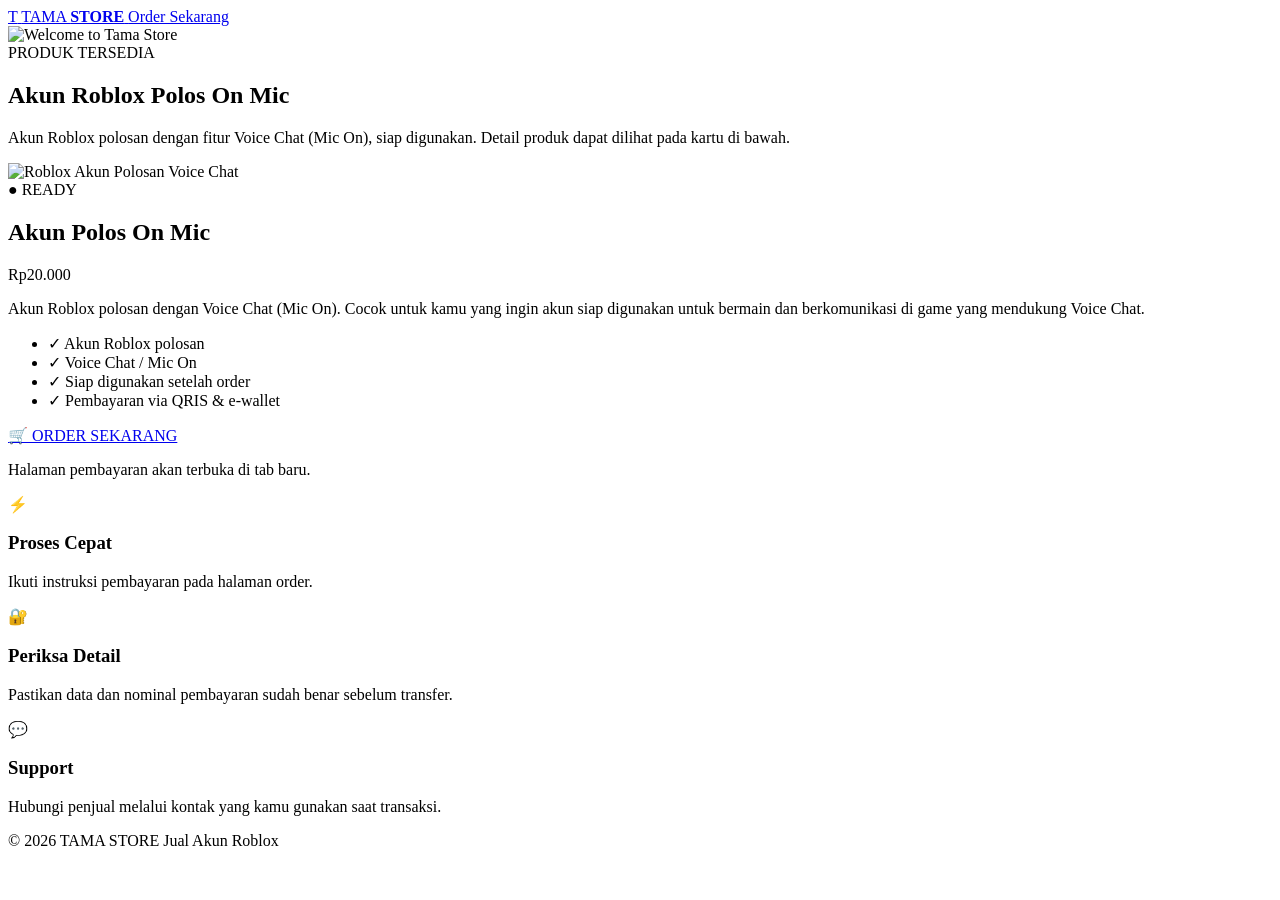
==== index.html @ 22e6affc "Upload index.html" ====
<!DOCTYPE html>
<html lang="id">
<head>
  <meta charset="UTF-8">
  <meta name="viewport" content="width=device-width, initial-scale=1.0">
  <meta name="description" content="TAMA STORE - Jual akun Roblox polosan dengan Voice Chat (Mic On).">
  <title>TAMA STORE — Akun Polos On Mic</title>
  <link rel="preconnect" href="https://fonts.googleapis.com">
  <link rel="preconnect" href="https://fonts.gstatic.com" crossorigin>
  <link href="https://fonts.googleapis.com/css2?family=Inter:wght@400;500;600;700;800;900&display=swap" rel="stylesheet">
  <link rel="stylesheet" href="style.css">
</head>
<body>
  <header class="nav">
    <div class="container nav-inner">
      <a class="brand" href="#">
        <span class="brand-mark">T</span>
        <span>TAMA <b>STORE</b></span>
      </a>
      <a class="nav-order" href="order.html" target="_blank" rel="noopener">Order Sekarang</a>
    </div>
  </header>

  <main>
    <section class="hero container">
      <img src="assets/banner.png" alt="Welcome to Tama Store" class="banner">
    </section>

    <section class="container section">
      <div class="section-heading">
        <div>
          <span class="eyebrow">PRODUK TERSEDIA</span>
          <h1>Akun Roblox Polos On Mic</h1>
          <p>Akun Roblox polosan dengan fitur Voice Chat (Mic On), siap digunakan. Detail produk dapat dilihat pada kartu di bawah.</p>
        </div>
      </div>

      <article class="product-card">
        <div class="product-image-wrap">
          <img src="assets/produk.png" alt="Roblox Akun Polosan Voice Chat" class="product-image">
        </div>

        <div class="product-info">
          <span class="stock">● READY</span>
          <h2>Akun Polos On Mic</h2>
          <div class="price">Rp20.000</div>

          <p class="description">
            Akun Roblox polosan dengan Voice Chat (Mic On). Cocok untuk kamu yang ingin akun siap digunakan
            untuk bermain dan berkomunikasi di game yang mendukung Voice Chat.
          </p>

          <ul class="features">
            <li><span>✓</span> Akun Roblox polosan</li>
            <li><span>✓</span> Voice Chat / Mic On</li>
            <li><span>✓</span> Siap digunakan setelah order</li>
            <li><span>✓</span> Pembayaran via QRIS & e-wallet</li>
          </ul>

          <a class="order-button" href="order.html" target="_blank" rel="noopener">
            <span>🛒</span> ORDER SEKARANG
          </a>
          <p class="small-note">Halaman pembayaran akan terbuka di tab baru.</p>
        </div>
      </article>
    </section>

    <section class="container info-grid">
      <div class="info-box">
        <div class="info-icon">⚡</div>
        <h3>Proses Cepat</h3>
        <p>Ikuti instruksi pembayaran pada halaman order.</p>
      </div>
      <div class="info-box">
        <div class="info-icon">🔐</div>
        <h3>Periksa Detail</h3>
        <p>Pastikan data dan nominal pembayaran sudah benar sebelum transfer.</p>
      </div>
      <div class="info-box">
        <div class="info-icon">💬</div>
        <h3>Support</h3>
        <p>Hubungi penjual melalui kontak yang kamu gunakan saat transaksi.</p>
      </div>
    </section>
  </main>

  <footer>
    <div class="container footer-inner">
      <span>© 2026 TAMA STORE</span>
      <span>Jual Akun Roblox</span>
    </div>
  </footer>
</body>
</html>
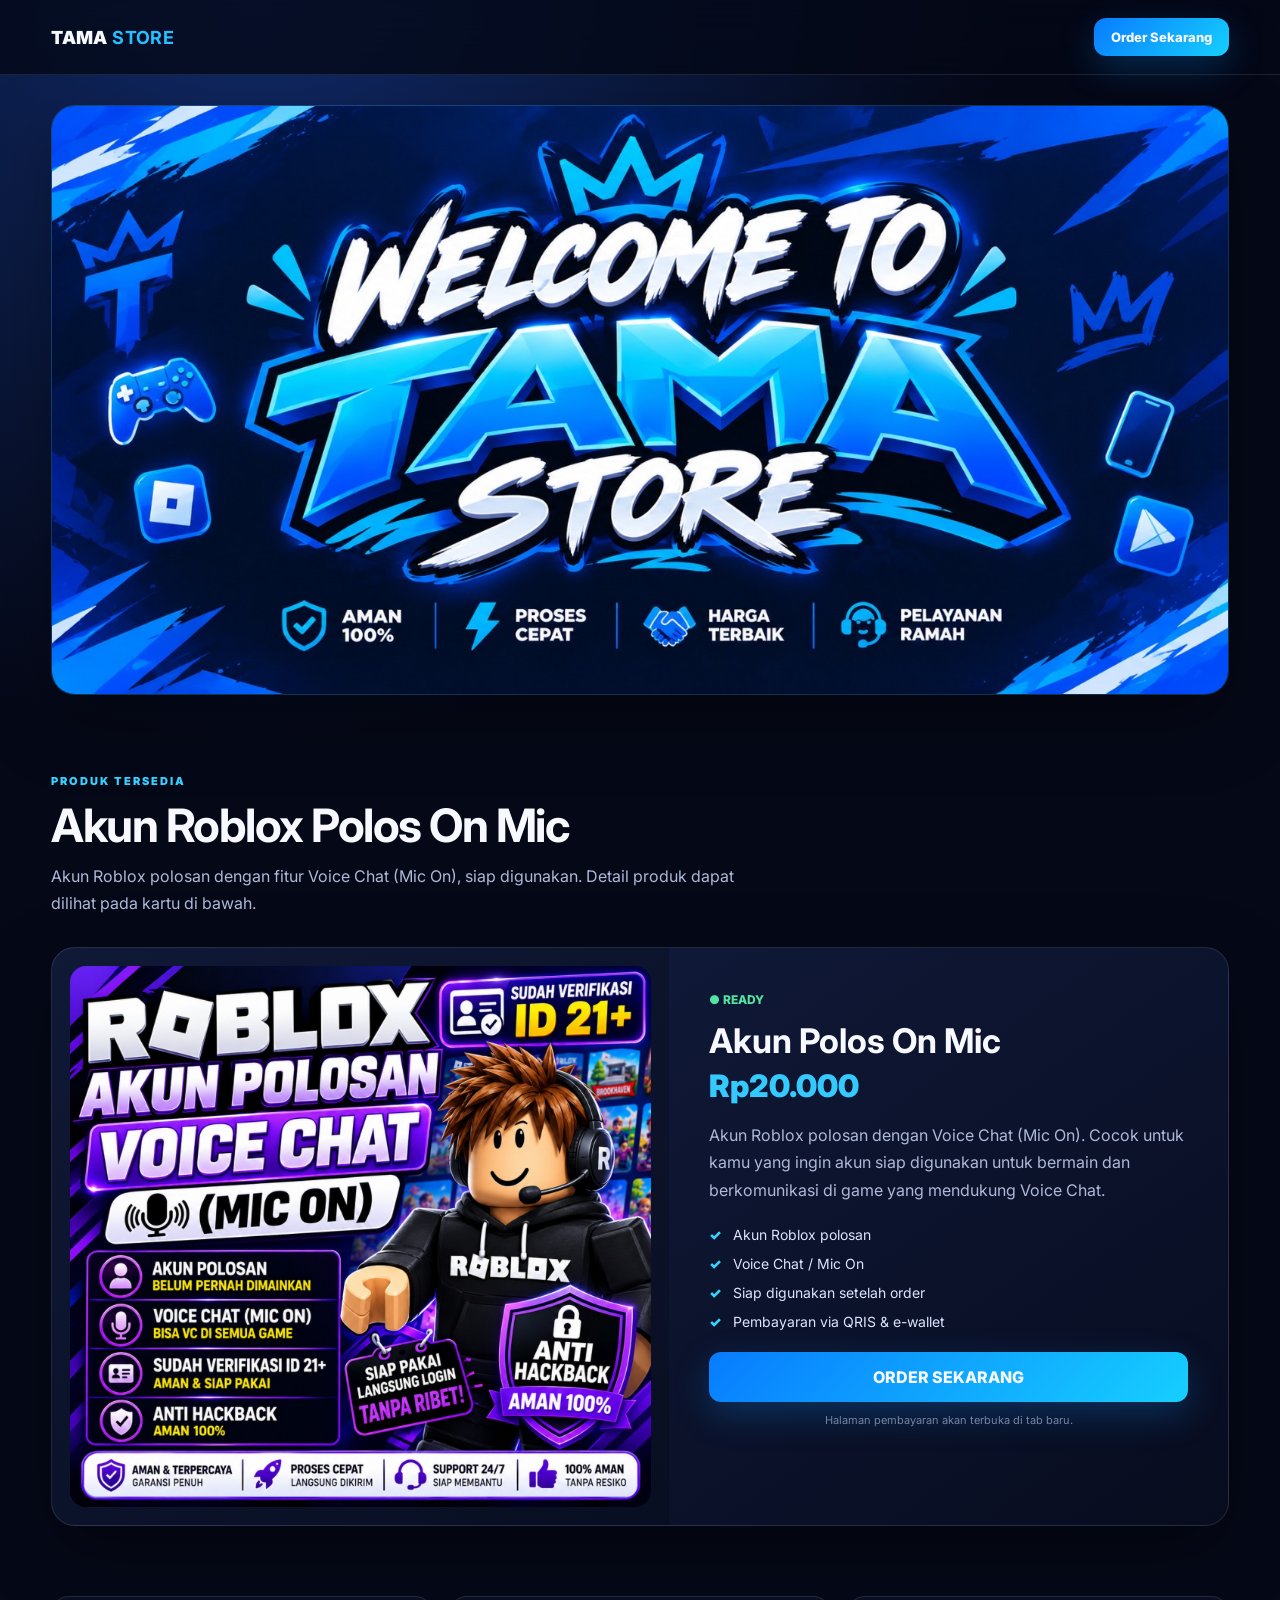
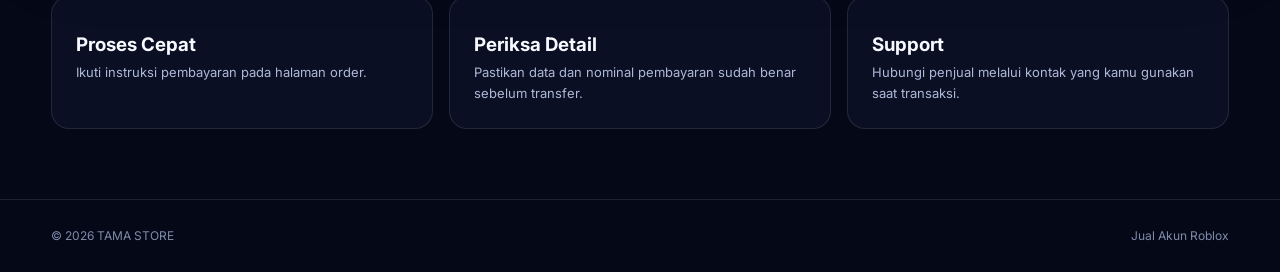
==== commit 235a4931: "Upload index.html" ====
--- a/index.html
+++ b/index.html
@@ -14,7 +14,6 @@
   <header class="nav">
     <div class="container nav-inner">
       <a class="brand" href="#">
-        <span class="brand-mark">T</span>
         <span>TAMA <b>STORE</b></span>
       </a>
       <a class="nav-order" href="order.html" target="_blank" rel="noopener">Order Sekarang</a>
@@ -51,14 +50,14 @@
           </p>
 
           <ul class="features">
-            <li><span>✓</span> Akun Roblox polosan</li>
-            <li><span>✓</span> Voice Chat / Mic On</li>
-            <li><span>✓</span> Siap digunakan setelah order</li>
-            <li><span>✓</span> Pembayaran via QRIS & e-wallet</li>
+            <li><span class="check">✓</span> Akun Roblox polosan</li>
+            <li><span class="check">✓</span> Voice Chat / Mic On</li>
+            <li><span class="check">✓</span> Siap digunakan setelah order</li>
+            <li><span class="check">✓</span> Pembayaran via QRIS & e-wallet</li>
           </ul>
 
           <a class="order-button" href="order.html" target="_blank" rel="noopener">
-            <span>🛒</span> ORDER SEKARANG
+            ORDER SEKARANG
           </a>
           <p class="small-note">Halaman pembayaran akan terbuka di tab baru.</p>
         </div>
@@ -67,17 +66,17 @@
 
     <section class="container info-grid">
       <div class="info-box">
-        <div class="info-icon">⚡</div>
+        <div class="info-icon icon-speed"></div>
         <h3>Proses Cepat</h3>
         <p>Ikuti instruksi pembayaran pada halaman order.</p>
       </div>
       <div class="info-box">
-        <div class="info-icon">🔐</div>
+        <div class="info-icon icon-safe"></div>
         <h3>Periksa Detail</h3>
         <p>Pastikan data dan nominal pembayaran sudah benar sebelum transfer.</p>
       </div>
       <div class="info-box">
-        <div class="info-icon">💬</div>
+        <div class="info-icon icon-support"></div>
         <h3>Support</h3>
         <p>Hubungi penjual melalui kontak yang kamu gunakan saat transaksi.</p>
       </div>
--- a/style.css
+++ b/style.css
@@ -0,0 +1,77 @@
+*{box-sizing:border-box}
+:root{
+  --bg:#050817;--panel:#0b1128;--panel2:#101936;--text:#f7f9ff;--muted:#aeb9d8;
+  --blue:#168cff;--cyan:#22d9ff;--purple:#8b5cf6;--line:rgba(255,255,255,.10);
+  --shadow:0 25px 70px rgba(0,0,0,.35)
+}
+html{scroll-behavior:smooth}
+body{margin:0;background:radial-gradient(circle at 20% 0%,#102a68 0,#050817 35%),var(--bg);color:var(--text);font-family:Inter,Arial,sans-serif}
+a{text-decoration:none;color:inherit}
+.container{width:min(1180px,92%);margin:auto}
+.nav{position:sticky;top:0;z-index:20;background:rgba(5,8,23,.78);backdrop-filter:blur(18px);border-bottom:1px solid var(--line)}
+.nav-inner{height:74px;display:flex;align-items:center;justify-content:space-between}
+.brand{display:flex;align-items:center;gap:11px;font-size:18px;font-weight:900;letter-spacing:.4px}
+.brand b{color:#28bfff}
+.brand-mark{display:grid;place-items:center;width:38px;height:38px;border-radius:12px;background:linear-gradient(135deg,#087cff,#24d8ff);box-shadow:0 8px 30px rgba(18,151,255,.35)}
+.nav-order,.order-button{background:linear-gradient(135deg,#087cff,#16cfff);font-weight:800;border-radius:12px;box-shadow:0 12px 35px rgba(13,145,255,.25)}
+.nav-order{padding:11px 17px;font-size:13px}
+.hero{padding:30px 0 10px}
+.banner{display:block;width:100%;height:auto;border-radius:24px;box-shadow:var(--shadow);border:1px solid rgba(56,173,255,.25)}
+.section{padding:64px 0 35px}
+.eyebrow{font-size:11px;letter-spacing:2px;font-weight:900;color:#36cfff}
+.section-heading h1{font-size:clamp(28px,4vw,46px);margin:8px 0 10px;letter-spacing:-1.5px}
+.section-heading p{color:var(--muted);max-width:720px;line-height:1.7;margin:0}
+.product-card{margin-top:30px;display:grid;grid-template-columns:1.05fr .95fr;overflow:hidden;border:1px solid var(--line);border-radius:24px;background:linear-gradient(145deg,rgba(20,32,70,.92),rgba(8,13,31,.96));box-shadow:var(--shadow)}
+.product-image-wrap{padding:18px;background:rgba(0,0,0,.18);display:flex;align-items:center}
+.product-image{width:100%;border-radius:16px;display:block}
+.product-info{padding:40px}
+.stock{font-size:12px;color:#52e5a1;font-weight:800}
+.product-info h2{font-size:34px;margin:12px 0 6px}
+.price{font-size:31px;font-weight:900;color:#35caff;margin-bottom:18px}
+.description{color:var(--muted);line-height:1.7}
+.features{list-style:none;padding:0;margin:22px 0}
+.features li{margin:12px 0;color:#dce4ff;font-size:14px}
+.features li span{color:#35d5ff;font-weight:900;margin-right:8px}
+.order-button{display:flex;align-items:center;justify-content:center;gap:9px;padding:15px 20px}
+.small-note{font-size:11px;color:#7683a5;text-align:center}
+.info-grid{display:grid;grid-template-columns:repeat(3,1fr);gap:16px;padding:35px 0 70px}
+.info-box{padding:24px;border:1px solid var(--line);background:rgba(12,18,41,.75);border-radius:18px}
+.info-icon{font-size:25px}.info-box h3{margin:12px 0 6px}.info-box p{color:var(--muted);font-size:13px;line-height:1.6;margin:0}
+footer{border-top:1px solid var(--line);color:#7e8baa;font-size:12px}
+.footer-inner{min-height:72px;display:flex;align-items:center;justify-content:space-between;gap:20px}
+.back-link{font-size:13px;color:#b9c6e8}
+.payment-main{padding:55px 0 75px}
+.payment-header{text-align:center;margin-bottom:35px}
+.payment-header h1{font-size:clamp(30px,5vw,48px);margin:8px 0}
+.payment-header p{color:var(--muted);line-height:1.6}
+.payment-layout{display:grid;grid-template-columns:1.25fr .75fr;gap:20px;align-items:start}
+.payment-card,.summary-card{border:1px solid var(--line);background:rgba(10,17,39,.88);border-radius:22px;box-shadow:var(--shadow)}
+.payment-card{padding:28px}
+.summary-card{padding:25px;position:sticky;top:94px}
+.payment-title{display:flex;gap:13px;align-items:center}
+.payment-title h2{font-size:18px;margin:0 0 4px}.payment-title p{font-size:12px;color:var(--muted);margin:0}
+.circle-number{min-width:34px;height:34px;border-radius:50%;display:grid;place-items:center;background:linear-gradient(135deg,#087cff,#9a5cff);font-weight:900}
+.payment-methods{display:grid;gap:11px;margin:24px 0}
+.method{width:100%;display:flex;align-items:center;gap:12px;padding:13px;border-radius:15px;background:#0c1530;border:1px solid var(--line);color:var(--text);text-align:left;cursor:pointer}
+.method:hover,.method.active{border-color:rgba(36,194,255,.55);background:#101d40}
+.method-logo{width:40px;height:40px;border-radius:11px;display:grid;place-items:center;font-weight:900;font-size:19px}
+.sea{background:#12a9df}.dana{background:#168cff}.gopay{background:#00aeea}
+.method-text{display:grid;gap:3px;flex:1}.method-text small{color:#8795b7}.copy-label{font-size:11px;color:#42cfff;font-weight:800}
+.divider{display:flex;align-items:center;gap:10px;color:#63708e;font-size:10px;margin:25px 0}.divider:before,.divider:after{content:"";height:1px;background:var(--line);flex:1}
+.qr-button,.secondary-button{width:100%;border:0;border-radius:13px;padding:14px;font-weight:900;cursor:pointer}
+.qr-button{margin-top:20px;background:linear-gradient(135deg,#6d45ff,#b22cff);color:white}
+.qris-box{margin-top:17px;padding:16px;background:#fff;border-radius:16px;text-align:center}.qris-box img{width:min(100%,480px);display:block;margin:auto}.qris-box p{color:#30333b;font-size:11px;line-height:1.5;margin:12px 5px 2px}.hidden{display:none}
+.warning{display:flex;gap:10px;margin-top:22px;padding:14px;border-radius:13px;background:rgba(255,184,0,.07);border:1px solid rgba(255,184,0,.18);color:#d7ddef;font-size:11px;line-height:1.55}.warning span{width:22px;height:22px;border-radius:50%;display:grid;place-items:center;background:#ffbf2f;color:#171100;font-weight:900;flex:none}.warning p{margin:0}
+.summary-label{font-size:10px;letter-spacing:1.8px;color:#7482a4;font-weight:900}.summary-image{width:100%;border-radius:14px;margin:16px 0}.summary-card h2{font-size:19px;margin:4px 0 18px}.summary-row{display:flex;justify-content:space-between;padding:11px 0;border-bottom:1px solid var(--line);color:#aeb9d8;font-size:13px}.summary-row strong{color:#fff}.summary-row.total{border:0;font-size:16px;padding-top:17px}.summary-row.total strong{color:#35caff;font-size:20px}.secondary-button{background:#151f3d;color:#dce6ff;border:1px solid var(--line);margin-top:9px}.toast{height:15px;text-align:center;color:#45e5a4;font-size:11px;margin:10px 0 0}
+@media(max-width:850px){
+  .product-card,.payment-layout{grid-template-columns:1fr}
+  .product-info{padding:27px}
+  .info-grid{grid-template-columns:1fr}
+  .summary-card{position:static}
+}
+@media(max-width:560px){
+  .nav-inner{height:64px}.brand{font-size:15px}.brand-mark{width:34px;height:34px}
+  .nav-order{padding:9px 11px;font-size:11px}
+  .hero{padding-top:16px}.section{padding-top:45px}.product-info h2{font-size:27px}
+  .price{font-size:27px}.payment-card{padding:19px}.footer-inner{flex-direction:column;justify-content:center;padding:16px 0}
+}
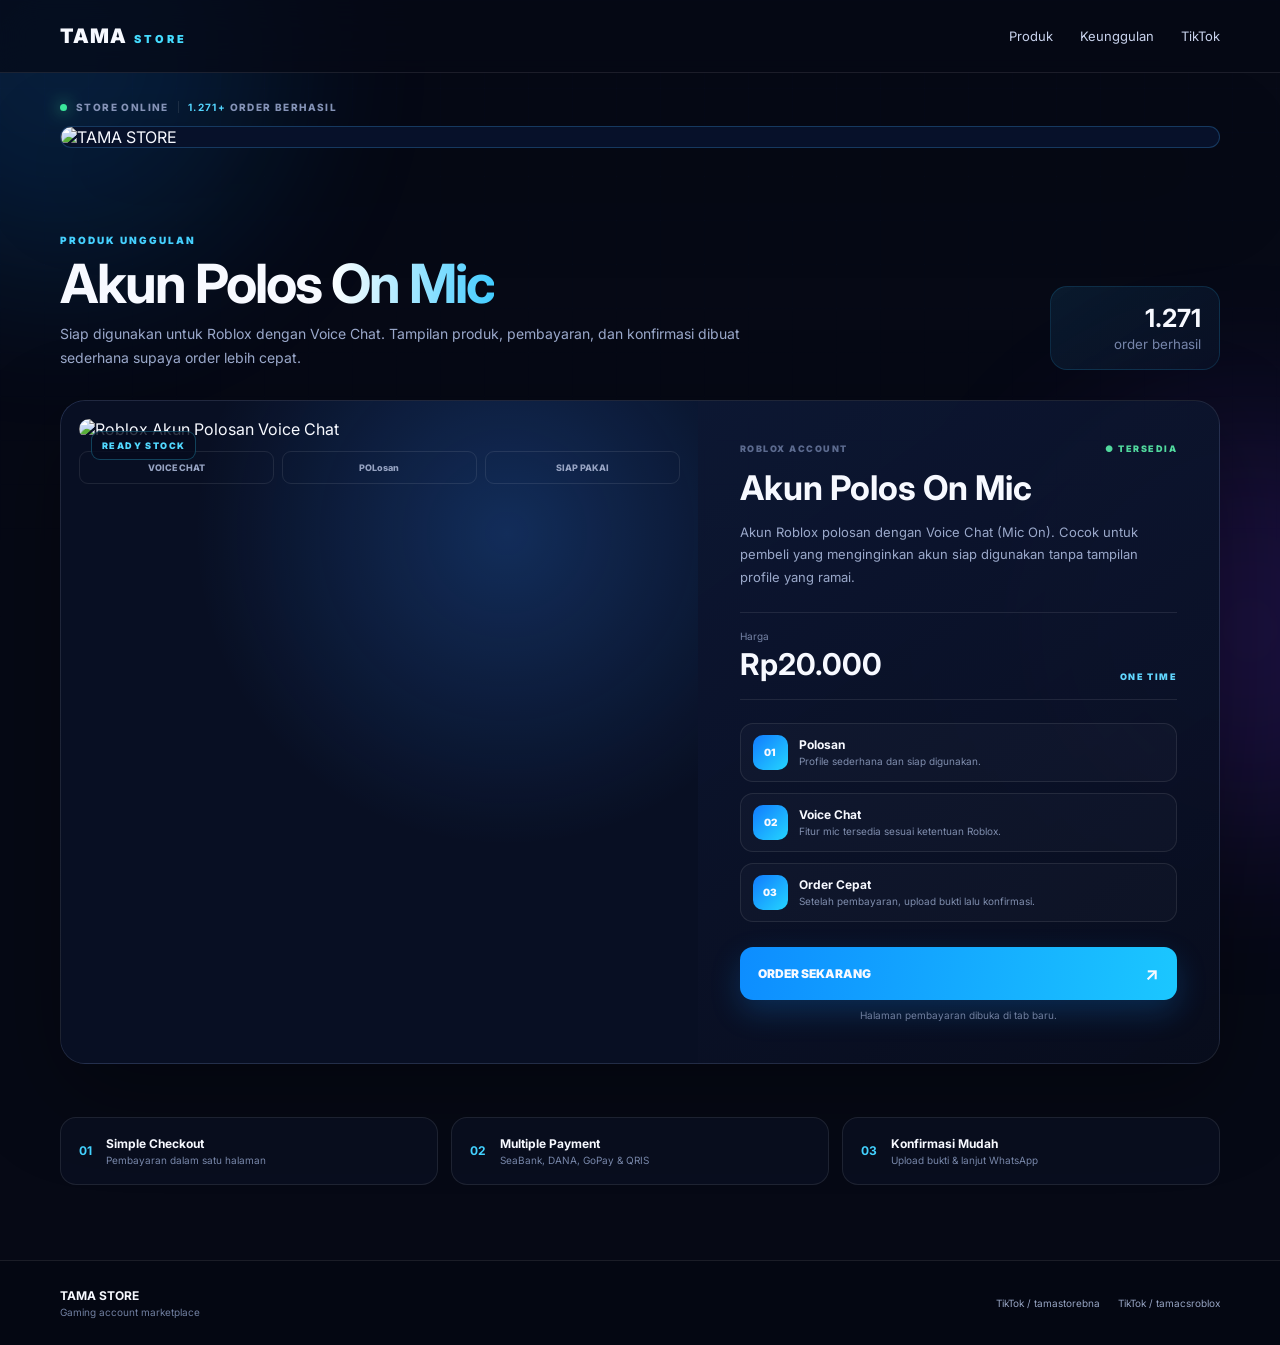
==== commit ead7f5ba: "Upload index.html" ====
--- a/index.html
+++ b/index.html
@@ -1,9 +1,10 @@
-<!DOCTYPE html>
+<!doctype html>
 <html lang="id">
 <head>
-  <meta charset="UTF-8">
-  <meta name="viewport" content="width=device-width, initial-scale=1.0">
-  <meta name="description" content="TAMA STORE - Jual akun Roblox polosan dengan Voice Chat (Mic On).">
+  <meta charset="utf-8">
+  <meta name="viewport" content="width=device-width,initial-scale=1">
+  <meta name="theme-color" content="#070b1a">
+  <meta name="description" content="TAMA STORE — Akun Roblox Polos On Mic">
   <title>TAMA STORE — Akun Polos On Mic</title>
   <link rel="preconnect" href="https://fonts.googleapis.com">
   <link rel="preconnect" href="https://fonts.gstatic.com" crossorigin>
@@ -11,83 +12,105 @@
   <link rel="stylesheet" href="style.css">
 </head>
 <body>
-  <header class="nav">
-    <div class="container nav-inner">
-      <a class="brand" href="#">
-        <span>TAMA <b>STORE</b></span>
-      </a>
-      <a class="nav-order" href="order.html" target="_blank" rel="noopener">Order Sekarang</a>
+<div class="bg-orb orb-a"></div><div class="bg-orb orb-b"></div><div class="bg-grid"></div>
+
+<header class="topbar">
+  <div class="container topbar-in">
+    <a class="wordmark" href="index.html" aria-label="TAMA STORE">
+      <span class="wordmark-main">TAMA</span><span class="wordmark-sub">STORE</span>
+    </a>
+    <div class="desktop-nav">
+      <a href="#produk">Produk</a><a href="#keunggulan">Keunggulan</a>
+      <a href="https://www.tiktok.com/@tamastorebna" target="_blank" rel="noopener">TikTok</a>
     </div>
-  </header>
+    <button class="hamburger" id="menuBtn" aria-label="Buka menu" aria-expanded="false">
+      <i></i><i></i><i></i>
+    </button>
+  </div>
+  <nav class="mobile-menu" id="mobileMenu">
+    <a href="#produk">Produk</a>
+    <a href="#keunggulan">Keunggulan</a>
+    <a href="https://www.tiktok.com/@tamastorebna" target="_blank" rel="noopener">TikTok @tamastorebna</a>
+    <a href="https://www.tiktok.com/@tamacsroblox" target="_blank" rel="noopener">TikTok @tamacsroblox</a>
+    <a href="order.html" target="_blank" rel="noopener">Pembayaran</a>
+  </nav>
+</header>
 
-  <main>
-    <section class="hero container">
-      <img src="assets/banner.png" alt="Welcome to Tama Store" class="banner">
-    </section>
+<main>
+  <section class="container hero">
+    <div class="hero-meta">
+      <span class="live-dot"></span>
+      <span>STORE ONLINE</span>
+      <span class="meta-divider"></span>
+      <span><b>1.271+</b> order berhasil</span>
+    </div>
+    <div class="banner-frame">
+      <img src="assets/banner.png" alt="TAMA STORE" class="hero-banner">
+    </div>
+  </section>
 
-    <section class="container section">
-      <div class="section-heading">
-        <div>
-          <span class="eyebrow">PRODUK TERSEDIA</span>
-          <h1>Akun Roblox Polos On Mic</h1>
-          <p>Akun Roblox polosan dengan fitur Voice Chat (Mic On), siap digunakan. Detail produk dapat dilihat pada kartu di bawah.</p>
+  <section class="container product-section" id="produk">
+    <div class="section-kicker">PRODUK UNGGULAN</div>
+    <div class="section-head">
+      <div>
+        <h1>Akun Polos <span>On Mic</span></h1>
+        <p>Siap digunakan untuk Roblox dengan Voice Chat. Tampilan produk, pembayaran, dan konfirmasi dibuat sederhana supaya order lebih cepat.</p>
+      </div>
+      <div class="order-stat"><strong>1.271</strong><small>order berhasil</small></div>
+    </div>
+
+    <article class="product-grid">
+      <div class="product-visual">
+        <div class="product-badge">READY STOCK</div>
+        <img src="assets/product.png" alt="Roblox Akun Polosan Voice Chat">
+        <div class="visual-strip">
+          <span>VOICE CHAT</span><span>POLosan</span><span>SIAP PAKAI</span>
         </div>
       </div>
+      <div class="product-copy">
+        <div class="copy-top">
+          <span class="mini-label">ROBLOX ACCOUNT</span>
+          <span class="rating">● TERSEDIA</span>
+        </div>
+        <h2>Akun Polos On Mic</h2>
+        <p class="copy-desc">Akun Roblox polosan dengan Voice Chat (Mic On). Cocok untuk pembeli yang menginginkan akun siap digunakan tanpa tampilan profile yang ramai.</p>
 
-      <article class="product-card">
-        <div class="product-image-wrap">
-          <img src="assets/produk.png" alt="Roblox Akun Polosan Voice Chat" class="product-image">
+        <div class="price-box">
+          <div><small>Harga</small><strong>Rp20.000</strong></div>
+          <span>ONE TIME</span>
         </div>
 
-        <div class="product-info">
-          <span class="stock">● READY</span>
-          <h2>Akun Polos On Mic</h2>
-          <div class="price">Rp20.000</div>
+        <div class="feature-list" id="keunggulan">
+          <div><div class="feature-icon">01</div><div><b>Polosan</b><small>Profile sederhana dan siap digunakan.</small></div></div>
+          <div><div class="feature-icon">02</div><div><b>Voice Chat</b><small>Fitur mic tersedia sesuai ketentuan Roblox.</small></div></div>
+          <div><div class="feature-icon">03</div><div><b>Order Cepat</b><small>Setelah pembayaran, upload bukti lalu konfirmasi.</small></div></div>
+        </div>
 
-          <p class="description">
-            Akun Roblox polosan dengan Voice Chat (Mic On). Cocok untuk kamu yang ingin akun siap digunakan
-            untuk bermain dan berkomunikasi di game yang mendukung Voice Chat.
-          </p>
+        <a href="order.html" target="_blank" rel="noopener" class="primary-btn">
+          <span>ORDER SEKARANG</span><b>↗</b>
+        </a>
+        <div class="microcopy">Halaman pembayaran dibuka di tab baru.</div>
+      </div>
+    </article>
+  </section>
 
-          <ul class="features">
-            <li><span class="check">✓</span> Akun Roblox polosan</li>
-            <li><span class="check">✓</span> Voice Chat / Mic On</li>
-            <li><span class="check">✓</span> Siap digunakan setelah order</li>
-            <li><span class="check">✓</span> Pembayaran via QRIS & e-wallet</li>
-          </ul>
+  <section class="container trust-row">
+    <div class="trust-item"><strong>01</strong><div><b>Simple Checkout</b><small>Pembayaran dalam satu halaman</small></div></div>
+    <div class="trust-item"><strong>02</strong><div><b>Multiple Payment</b><small>SeaBank, DANA, GoPay & QRIS</small></div></div>
+    <div class="trust-item"><strong>03</strong><div><b>Konfirmasi Mudah</b><small>Upload bukti & lanjut WhatsApp</small></div></div>
+  </section>
+</main>
 
-          <a class="order-button" href="order.html" target="_blank" rel="noopener">
-            ORDER SEKARANG
-          </a>
-          <p class="small-note">Halaman pembayaran akan terbuka di tab baru.</p>
-        </div>
-      </article>
-    </section>
+<footer class="footer">
+  <div class="container footer-in">
+    <div><strong>TAMA STORE</strong><span>Gaming account marketplace</span></div>
+    <div class="socials">
+      <a href="https://www.tiktok.com/@tamastorebna" target="_blank" rel="noopener">TikTok / tamastorebna</a>
+      <a href="https://www.tiktok.com/@tamacsroblox" target="_blank" rel="noopener">TikTok / tamacsroblox</a>
+    </div>
+  </div>
+</footer>
 
-    <section class="container info-grid">
-      <div class="info-box">
-        <div class="info-icon icon-speed"></div>
-        <h3>Proses Cepat</h3>
-        <p>Ikuti instruksi pembayaran pada halaman order.</p>
-      </div>
-      <div class="info-box">
-        <div class="info-icon icon-safe"></div>
-        <h3>Periksa Detail</h3>
-        <p>Pastikan data dan nominal pembayaran sudah benar sebelum transfer.</p>
-      </div>
-      <div class="info-box">
-        <div class="info-icon icon-support"></div>
-        <h3>Support</h3>
-        <p>Hubungi penjual melalui kontak yang kamu gunakan saat transaksi.</p>
-      </div>
-    </section>
-  </main>
-
-  <footer>
-    <div class="container footer-inner">
-      <span>© 2026 TAMA STORE</span>
-      <span>Jual Akun Roblox</span>
-    </div>
-  </footer>
+<script src="script.js"></script>
 </body>
 </html>
--- a/style.css
+++ b/style.css
@@ -1,77 +1,33 @@
 *{box-sizing:border-box}
 :root{
-  --bg:#050817;--panel:#0b1128;--panel2:#101936;--text:#f7f9ff;--muted:#aeb9d8;
-  --blue:#168cff;--cyan:#22d9ff;--purple:#8b5cf6;--line:rgba(255,255,255,.10);
-  --shadow:0 25px 70px rgba(0,0,0,.35)
+--bg:#060915;--panel:#0b1124;--panel2:#0e1731;--text:#f7f9ff;--muted:#9aa8ca;
+--blue:#16a7ff;--blue2:#45dcff;--purple:#8d58ff;--line:rgba(255,255,255,.09);
+--max:1160px;--shadow:0 30px 90px rgba(0,0,0,.34)
 }
 html{scroll-behavior:smooth}
-body{margin:0;background:radial-gradient(circle at 20% 0%,#102a68 0,#050817 35%),var(--bg);color:var(--text);font-family:Inter,Arial,sans-serif}
-a{text-decoration:none;color:inherit}
-.container{width:min(1180px,92%);margin:auto}
-.nav{position:sticky;top:0;z-index:20;background:rgba(5,8,23,.78);backdrop-filter:blur(18px);border-bottom:1px solid var(--line)}
-.nav-inner{height:74px;display:flex;align-items:center;justify-content:space-between}
-.brand{display:flex;align-items:center;gap:11px;font-size:18px;font-weight:900;letter-spacing:.4px}
-.brand b{color:#28bfff}
-.brand-mark{display:grid;place-items:center;width:38px;height:38px;border-radius:12px;background:linear-gradient(135deg,#087cff,#24d8ff);box-shadow:0 8px 30px rgba(18,151,255,.35)}
-.nav-order,.order-button{background:linear-gradient(135deg,#087cff,#16cfff);font-weight:800;border-radius:12px;box-shadow:0 12px 35px rgba(13,145,255,.25)}
-.nav-order{padding:11px 17px;font-size:13px}
-.hero{padding:30px 0 10px}
-.banner{display:block;width:100%;height:auto;border-radius:24px;box-shadow:var(--shadow);border:1px solid rgba(56,173,255,.25)}
-.section{padding:64px 0 35px}
-.eyebrow{font-size:11px;letter-spacing:2px;font-weight:900;color:#36cfff}
-.section-heading h1{font-size:clamp(28px,4vw,46px);margin:8px 0 10px;letter-spacing:-1.5px}
-.section-heading p{color:var(--muted);max-width:720px;line-height:1.7;margin:0}
-.product-card{margin-top:30px;display:grid;grid-template-columns:1.05fr .95fr;overflow:hidden;border:1px solid var(--line);border-radius:24px;background:linear-gradient(145deg,rgba(20,32,70,.92),rgba(8,13,31,.96));box-shadow:var(--shadow)}
-.product-image-wrap{padding:18px;background:rgba(0,0,0,.18);display:flex;align-items:center}
-.product-image{width:100%;border-radius:16px;display:block}
-.product-info{padding:40px}
-.stock{font-size:12px;color:#52e5a1;font-weight:800}
-.product-info h2{font-size:34px;margin:12px 0 6px}
-.price{font-size:31px;font-weight:900;color:#35caff;margin-bottom:18px}
-.description{color:var(--muted);line-height:1.7}
-.features{list-style:none;padding:0;margin:22px 0}
-.features li{margin:12px 0;color:#dce4ff;font-size:14px}
-.features li span{color:#35d5ff;font-weight:900;margin-right:8px}
-.order-button{display:flex;align-items:center;justify-content:center;gap:9px;padding:15px 20px}
-.small-note{font-size:11px;color:#7683a5;text-align:center}
-.info-grid{display:grid;grid-template-columns:repeat(3,1fr);gap:16px;padding:35px 0 70px}
-.info-box{padding:24px;border:1px solid var(--line);background:rgba(12,18,41,.75);border-radius:18px}
-.info-icon{font-size:25px}.info-box h3{margin:12px 0 6px}.info-box p{color:var(--muted);font-size:13px;line-height:1.6;margin:0}
-footer{border-top:1px solid var(--line);color:#7e8baa;font-size:12px}
-.footer-inner{min-height:72px;display:flex;align-items:center;justify-content:space-between;gap:20px}
-.back-link{font-size:13px;color:#b9c6e8}
-.payment-main{padding:55px 0 75px}
-.payment-header{text-align:center;margin-bottom:35px}
-.payment-header h1{font-size:clamp(30px,5vw,48px);margin:8px 0}
-.payment-header p{color:var(--muted);line-height:1.6}
-.payment-layout{display:grid;grid-template-columns:1.25fr .75fr;gap:20px;align-items:start}
-.payment-card,.summary-card{border:1px solid var(--line);background:rgba(10,17,39,.88);border-radius:22px;box-shadow:var(--shadow)}
-.payment-card{padding:28px}
-.summary-card{padding:25px;position:sticky;top:94px}
-.payment-title{display:flex;gap:13px;align-items:center}
-.payment-title h2{font-size:18px;margin:0 0 4px}.payment-title p{font-size:12px;color:var(--muted);margin:0}
-.circle-number{min-width:34px;height:34px;border-radius:50%;display:grid;place-items:center;background:linear-gradient(135deg,#087cff,#9a5cff);font-weight:900}
-.payment-methods{display:grid;gap:11px;margin:24px 0}
-.method{width:100%;display:flex;align-items:center;gap:12px;padding:13px;border-radius:15px;background:#0c1530;border:1px solid var(--line);color:var(--text);text-align:left;cursor:pointer}
-.method:hover,.method.active{border-color:rgba(36,194,255,.55);background:#101d40}
-.method-logo{width:40px;height:40px;border-radius:11px;display:grid;place-items:center;font-weight:900;font-size:19px}
-.sea{background:#12a9df}.dana{background:#168cff}.gopay{background:#00aeea}
-.method-text{display:grid;gap:3px;flex:1}.method-text small{color:#8795b7}.copy-label{font-size:11px;color:#42cfff;font-weight:800}
-.divider{display:flex;align-items:center;gap:10px;color:#63708e;font-size:10px;margin:25px 0}.divider:before,.divider:after{content:"";height:1px;background:var(--line);flex:1}
-.qr-button,.secondary-button{width:100%;border:0;border-radius:13px;padding:14px;font-weight:900;cursor:pointer}
-.qr-button{margin-top:20px;background:linear-gradient(135deg,#6d45ff,#b22cff);color:white}
-.qris-box{margin-top:17px;padding:16px;background:#fff;border-radius:16px;text-align:center}.qris-box img{width:min(100%,480px);display:block;margin:auto}.qris-box p{color:#30333b;font-size:11px;line-height:1.5;margin:12px 5px 2px}.hidden{display:none}
-.warning{display:flex;gap:10px;margin-top:22px;padding:14px;border-radius:13px;background:rgba(255,184,0,.07);border:1px solid rgba(255,184,0,.18);color:#d7ddef;font-size:11px;line-height:1.55}.warning span{width:22px;height:22px;border-radius:50%;display:grid;place-items:center;background:#ffbf2f;color:#171100;font-weight:900;flex:none}.warning p{margin:0}
-.summary-label{font-size:10px;letter-spacing:1.8px;color:#7482a4;font-weight:900}.summary-image{width:100%;border-radius:14px;margin:16px 0}.summary-card h2{font-size:19px;margin:4px 0 18px}.summary-row{display:flex;justify-content:space-between;padding:11px 0;border-bottom:1px solid var(--line);color:#aeb9d8;font-size:13px}.summary-row strong{color:#fff}.summary-row.total{border:0;font-size:16px;padding-top:17px}.summary-row.total strong{color:#35caff;font-size:20px}.secondary-button{background:#151f3d;color:#dce6ff;border:1px solid var(--line);margin-top:9px}.toast{height:15px;text-align:center;color:#45e5a4;font-size:11px;margin:10px 0 0}
-@media(max-width:850px){
-  .product-card,.payment-layout{grid-template-columns:1fr}
-  .product-info{padding:27px}
-  .info-grid{grid-template-columns:1fr}
-  .summary-card{position:static}
-}
-@media(max-width:560px){
-  .nav-inner{height:64px}.brand{font-size:15px}.brand-mark{width:34px;height:34px}
-  .nav-order{padding:9px 11px;font-size:11px}
-  .hero{padding-top:16px}.section{padding-top:45px}.product-info h2{font-size:27px}
-  .price{font-size:27px}.payment-card{padding:19px}.footer-inner{flex-direction:column;justify-content:center;padding:16px 0}
-}
+body{margin:0;background:var(--bg);color:var(--text);font-family:Inter,Arial,sans-serif;overflow-x:hidden}
+a{text-decoration:none;color:inherit}button,input{font:inherit}.container{width:min(var(--max),92%);margin:auto}
+.bg-grid{position:fixed;inset:0;pointer-events:none;opacity:.28;background-image:linear-gradient(rgba(90,136,255,.05) 1px,transparent 1px),linear-gradient(90deg,rgba(90,136,255,.05) 1px,transparent 1px);background-size:44px 44px;mask-image:linear-gradient(to bottom,#000,transparent 82%);z-index:-2}
+.bg-orb{position:fixed;width:420px;height:420px;filter:blur(90px);border-radius:50%;opacity:.17;pointer-events:none;z-index:-1}.orb-a{background:#0d8dff;top:-150px;left:-150px}.orb-b{background:#7a37ff;right:-180px;top:420px}
+.topbar{position:sticky;top:0;z-index:50;background:rgba(6,9,21,.72);backdrop-filter:blur(18px);border-bottom:1px solid var(--line)}
+.topbar-in{height:72px;display:flex;align-items:center;justify-content:space-between}.wordmark{display:flex;align-items:baseline;gap:7px;font-weight:900;letter-spacing:1px}.wordmark-main{font-size:20px}.wordmark-sub{font-size:11px;letter-spacing:3px;color:var(--blue2)}
+.desktop-nav{display:flex;gap:27px;font-size:13px;color:#c8d2ec}.desktop-nav a:hover,.top-link:hover{color:#fff}
+.top-link{color:#cad4ec;font-size:13px}
+.hamburger{display:none;width:42px;height:42px;border:1px solid var(--line);background:#0b1228;border-radius:12px;padding:10px}.hamburger i{display:block;height:2px;width:20px;background:#dce7ff;margin:4px auto;border-radius:5px}.mobile-menu{display:none}
+.hero{padding:28px 0 10px}.hero-meta{display:flex;align-items:center;gap:9px;color:#8593b7;text-transform:uppercase;letter-spacing:1.4px;font-size:10px;font-weight:800;margin-bottom:13px}.hero-meta b{color:#54d6ff}.live-dot{width:7px;height:7px;background:#3be89b;border-radius:50%;box-shadow:0 0 15px #3be89b}.meta-divider{width:1px;height:12px;background:var(--line)}
+.banner-frame{overflow:hidden;border-radius:24px;border:1px solid rgba(70,174,255,.25);box-shadow:var(--shadow);background:#07112a}.hero-banner{width:100%;display:block}
+.product-section{padding:76px 0 25px}.section-kicker{font-size:10px;letter-spacing:2px;color:#45d1ff;font-weight:900}.section-head{display:flex;justify-content:space-between;gap:30px;align-items:end}.section-head h1{font-size:clamp(32px,4.4vw,54px);line-height:1.02;margin:10px 0 11px;letter-spacing:-2px}.section-head h1 span{background:linear-gradient(90deg,#fff,#42ccff);-webkit-background-clip:text;color:transparent}.section-head p{max-width:690px;color:var(--muted);line-height:1.7;font-size:14px;margin:0}.order-stat{min-width:170px;padding:16px 18px;border:1px solid rgba(43,191,255,.15);background:linear-gradient(145deg,rgba(19,67,103,.3),rgba(10,18,39,.7));border-radius:17px;text-align:right}.order-stat strong{display:block;font-size:25px}.order-stat small{color:#7685aa}
+.product-grid{display:grid;grid-template-columns:1.1fr .9fr;margin-top:30px;border:1px solid var(--line);border-radius:25px;background:linear-gradient(145deg,rgba(17,31,68,.84),rgba(8,13,29,.96));box-shadow:var(--shadow);overflow:hidden}.product-visual{position:relative;padding:18px;background:radial-gradient(circle at 70% 20%,rgba(49,134,255,.25),transparent 45%),#080f23}.product-visual img{width:100%;display:block;border-radius:16px}.product-badge{position:absolute;z-index:2;left:30px;top:30px;padding:8px 10px;border-radius:9px;background:rgba(6,12,30,.82);border:1px solid rgba(51,215,255,.27);font-size:9px;font-weight:900;letter-spacing:1.4px;color:#52d9ff}.visual-strip{display:grid;grid-template-columns:repeat(3,1fr);gap:8px;margin-top:12px}.visual-strip span{text-align:center;border:1px solid var(--line);padding:10px 4px;border-radius:9px;font-size:9px;font-weight:800;color:#96a3c2}
+.product-copy{padding:42px}.copy-top{display:flex;justify-content:space-between;gap:15px;align-items:center}.mini-label,.rating{font-size:9px;letter-spacing:1.5px;font-weight:900}.mini-label{color:#5b6a8e}.rating{color:#51d89d}.product-copy h2{font-size:34px;margin:13px 0 10px}.copy-desc{color:var(--muted);font-size:13px;line-height:1.75}.price-box{display:flex;justify-content:space-between;align-items:end;padding:17px 0;border-top:1px solid var(--line);border-bottom:1px solid var(--line);margin:23px 0}.price-box small{display:block;color:#7684a7;font-size:10px;margin-bottom:4px}.price-box strong{font-size:30px}.price-box>span{font-size:9px;color:#62d7ff;letter-spacing:1.4px;font-weight:900}
+.feature-list{display:grid;gap:11px;margin:0 0 25px}.feature-list>div{display:flex;gap:11px;align-items:center;padding:11px 12px;background:rgba(255,255,255,.025);border:1px solid var(--line);border-radius:13px}.feature-icon{min-width:35px;height:35px;display:grid;place-items:center;border-radius:10px;background:linear-gradient(135deg,#117bff,#24d5ff);font-size:10px;font-weight:900}.feature-list b{display:block;font-size:12px}.feature-list small{display:block;color:#7f8dad;margin-top:3px;font-size:10px}
+.primary-btn{display:flex;justify-content:space-between;align-items:center;width:100%;padding:16px 18px;border-radius:13px;background:linear-gradient(100deg,#0d8dff,#1bc7ff);box-shadow:0 12px 30px rgba(17,146,255,.22);font-size:12px;font-weight:900}.primary-btn b{font-size:18px}.microcopy{font-size:10px;color:#6f7e9f;text-align:center;margin-top:9px}.center{justify-content:center;gap:10px}.center-text{text-align:center}
+.trust-row{display:grid;grid-template-columns:repeat(3,1fr);gap:13px;padding:28px 0 75px}.trust-item{display:flex;gap:14px;align-items:center;padding:18px;border:1px solid var(--line);background:rgba(11,17,36,.62);border-radius:16px}.trust-item>strong{font-size:12px;color:#43d2ff}.trust-item b{display:block;font-size:12px}.trust-item small{display:block;color:#7887a9;font-size:10px;margin-top:3px}
+.footer{border-top:1px solid var(--line);background:rgba(4,7,17,.55)}.footer-in{min-height:84px;display:flex;justify-content:space-between;align-items:center;gap:20px}.footer strong{display:block;font-size:12px}.footer span{display:block;color:#7180a1;font-size:10px;margin-top:3px}.socials{display:flex;gap:18px;font-size:10px;color:#96a4c2}
+.checkout{padding:55px 0 80px}.checkout-head{display:flex;justify-content:space-between;align-items:end;gap:20px;margin-bottom:23px}.checkout-head h1{font-size:clamp(30px,4vw,50px);letter-spacing:-1.5px;margin:8px 0}.checkout-head p{color:var(--muted);font-size:13px}.secure-chip{padding:10px 12px;border:1px solid rgba(63,213,255,.18);border-radius:10px;color:#55d8ff;font-size:9px;font-weight:900;letter-spacing:1.2px}
+.payment-card{max-width:900px;margin:auto;padding:30px;border:1px solid var(--line);border-radius:23px;background:rgba(10,16,35,.9);box-shadow:var(--shadow)}.step-title{display:flex;gap:12px;align-items:center}.step-title>span{min-width:36px;height:36px;display:grid;place-items:center;border-radius:11px;background:#13274d;color:#57d6ff;font-size:10px;font-weight:900}.step-title b{display:block;font-size:14px}.step-title small{display:block;color:#7382a3;font-size:10px;margin-top:3px}.methods{display:grid;gap:11px;margin:23px 0 25px}.pay-method{display:grid;grid-template-columns:86px 1fr auto;align-items:center;gap:13px;width:100%;border:1px solid var(--line);background:#0c1530;color:#fff;border-radius:14px;padding:12px 13px;text-align:left;cursor:pointer}.pay-method:hover{border-color:rgba(70,190,255,.42);background:#0f1b3b}.brand-logo{height:38px;display:grid;place-items:center;border-radius:10px;font-size:10px;font-weight:900;letter-spacing:.5px}.brand-logo.sea{background:linear-gradient(135deg,#008ac9,#25cee8)}.brand-logo.dana{background:#1587f0}.brand-logo.gopay{background:#00a5dc;font-size:13px}.pay-info b{display:block;font-size:12px}.pay-info small{display:block;color:#8391b1;font-size:11px;margin-top:3px}.pay-method em{font-style:normal;font-size:9px;color:#52d6ff;font-weight:900}.or-line{display:flex;gap:10px;align-items:center;color:#667594;font-size:9px;margin:22px 0}.or-line:before,.or-line:after{content:"";height:1px;background:var(--line);flex:1}
+.qris-toggle{width:100%;padding:14px;border:1px solid rgba(89,195,255,.19);background:#0d1836;color:#eaf2ff;border-radius:13px;margin-top:19px;font-weight:900;font-size:11px;cursor:pointer}.qris-mini{display:inline-grid;place-items:center;width:27px;height:27px;margin-right:8px;border-radius:7px;border:1px solid #4fcfff;font-size:8px;vertical-align:middle}.qris-card{margin-top:14px;padding:14px;border-radius:16px;background:#fff}.qris-card img{display:block;width:min(100%,430px);margin:auto;border-radius:8px}.qris-card p{margin:10px 3px 0;text-align:center;color:#555;font-size:10px}.qris-head{display:flex;justify-content:center;align-items:center;gap:8px;color:#111;margin-bottom:12px}.qris-symbol{border:2px solid #111;padding:4px 6px;border-radius:5px;font-size:9px;font-weight:900}.qris-head b{display:block;font-size:17px}.qris-head small{display:block;font-size:7px;color:#555;letter-spacing:1.2px}.hidden{display:none}
+.checkout-total{display:flex;justify-content:space-between;padding:22px 0 17px;margin-top:23px;border-top:1px solid var(--line);color:#98a5c3;font-size:12px}.checkout-total b{font-size:23px;color:#58d8ff}
+.toast{height:15px;text-align:center;color:#4fe3a1;font-size:10px;margin-top:8px}
+.confirm-wrap{padding:70px 0 100px}.confirm-card{max-width:720px;margin:auto;padding:35px;border-radius:24px;border:1px solid var(--line);background:rgba(10,16,35,.92);box-shadow:var(--shadow)}.confirm-card h1{font-size:38px;letter-spacing:-1.3px;margin:9px 0}.confirm-copy{color:var(--muted);font-size:13px;line-height:1.7}.upload-box{position:relative;display:grid;place-items:center;text-align:center;gap:7px;margin:25px 0 14px;padding:38px 16px;border:1px dashed rgba(74,203,255,.35);border-radius:16px;background:rgba(23,162,255,.035);cursor:pointer}.upload-box input{position:absolute;inset:0;opacity:0;cursor:pointer}.upload-mark{width:43px;height:43px;display:grid;place-items:center;border-radius:50%;background:#12264b;color:#52d6ff;font-size:25px}.upload-box small{color:#7282a3;font-size:10px}.file-preview{padding:10px;border-radius:14px;background:#fff;margin-bottom:15px;text-align:center;color:#222;font-size:11px}.file-preview img{display:block;max-width:100%;max-height:400px;margin:auto;border-radius:8px}.confirm-summary{border:1px solid var(--line);border-radius:14px;overflow:hidden;margin:16px 0;background:#0d1732}.confirm-summary div{display:flex;justify-content:space-between;padding:14px 15px;background:#0d1732;font-size:12px}.confirm-summary span{color:#8090b0}.wa-btn{width:100%;padding:15px;border:0;border-radius:13px;background:#19bb7c;color:#fff;font-weight:900;cursor:pointer}.wa-btn b{font-size:16px;margin-left:7px}.note{color:#687896;text-align:center;font-size:10px;line-height:1.6}
+@media(max-width:900px){.desktop-nav{display:none}.hamburger{display:block}.mobile-menu{position:absolute;right:4%;top:67px;width:250px;padding:9px;background:rgba(8,13,30,.98);border:1px solid var(--line);border-radius:15px;box-shadow:var(--shadow)}.mobile-menu.open{display:grid}.mobile-menu a{padding:12px 13px;border-radius:9px;font-size:12px;color:#cbd6f2}.mobile-menu a:hover{background:#121e3f;color:#fff}.product-grid{grid-template-columns:1fr}.product-copy{padding:28px}.section-head{align-items:start}.order-stat{min-width:140px}.trust-row{grid-template-columns:1fr}}
+@media(max-width:620px){.topbar-in{height:65px}.hero{padding-top:18px}.hero-meta{font-size:8px}.banner-frame{border-radius:17px}.product-section{padding-top:52px}.section-head{display:grid}.order-stat{text-align:left;width:max-content}.product-copy h2{font-size:28px}.product-visual{padding:10px}.product-badge{left:20px;top:20px}.trust-row{padding-bottom:55px}.footer-in{display:grid;padding:20px 0}.socials{display:grid;gap:8px}.checkout{padding-top:36px}.checkout-head{display:grid}.secure-chip{width:max-content}.payment-card,.confirm-card{padding:20px}.pay-method{grid-template-columns:72px 1fr auto}.brand-logo{font-size:8px}.confirm-card h1{font-size:30px}.checkout-total b{font-size:20px}}
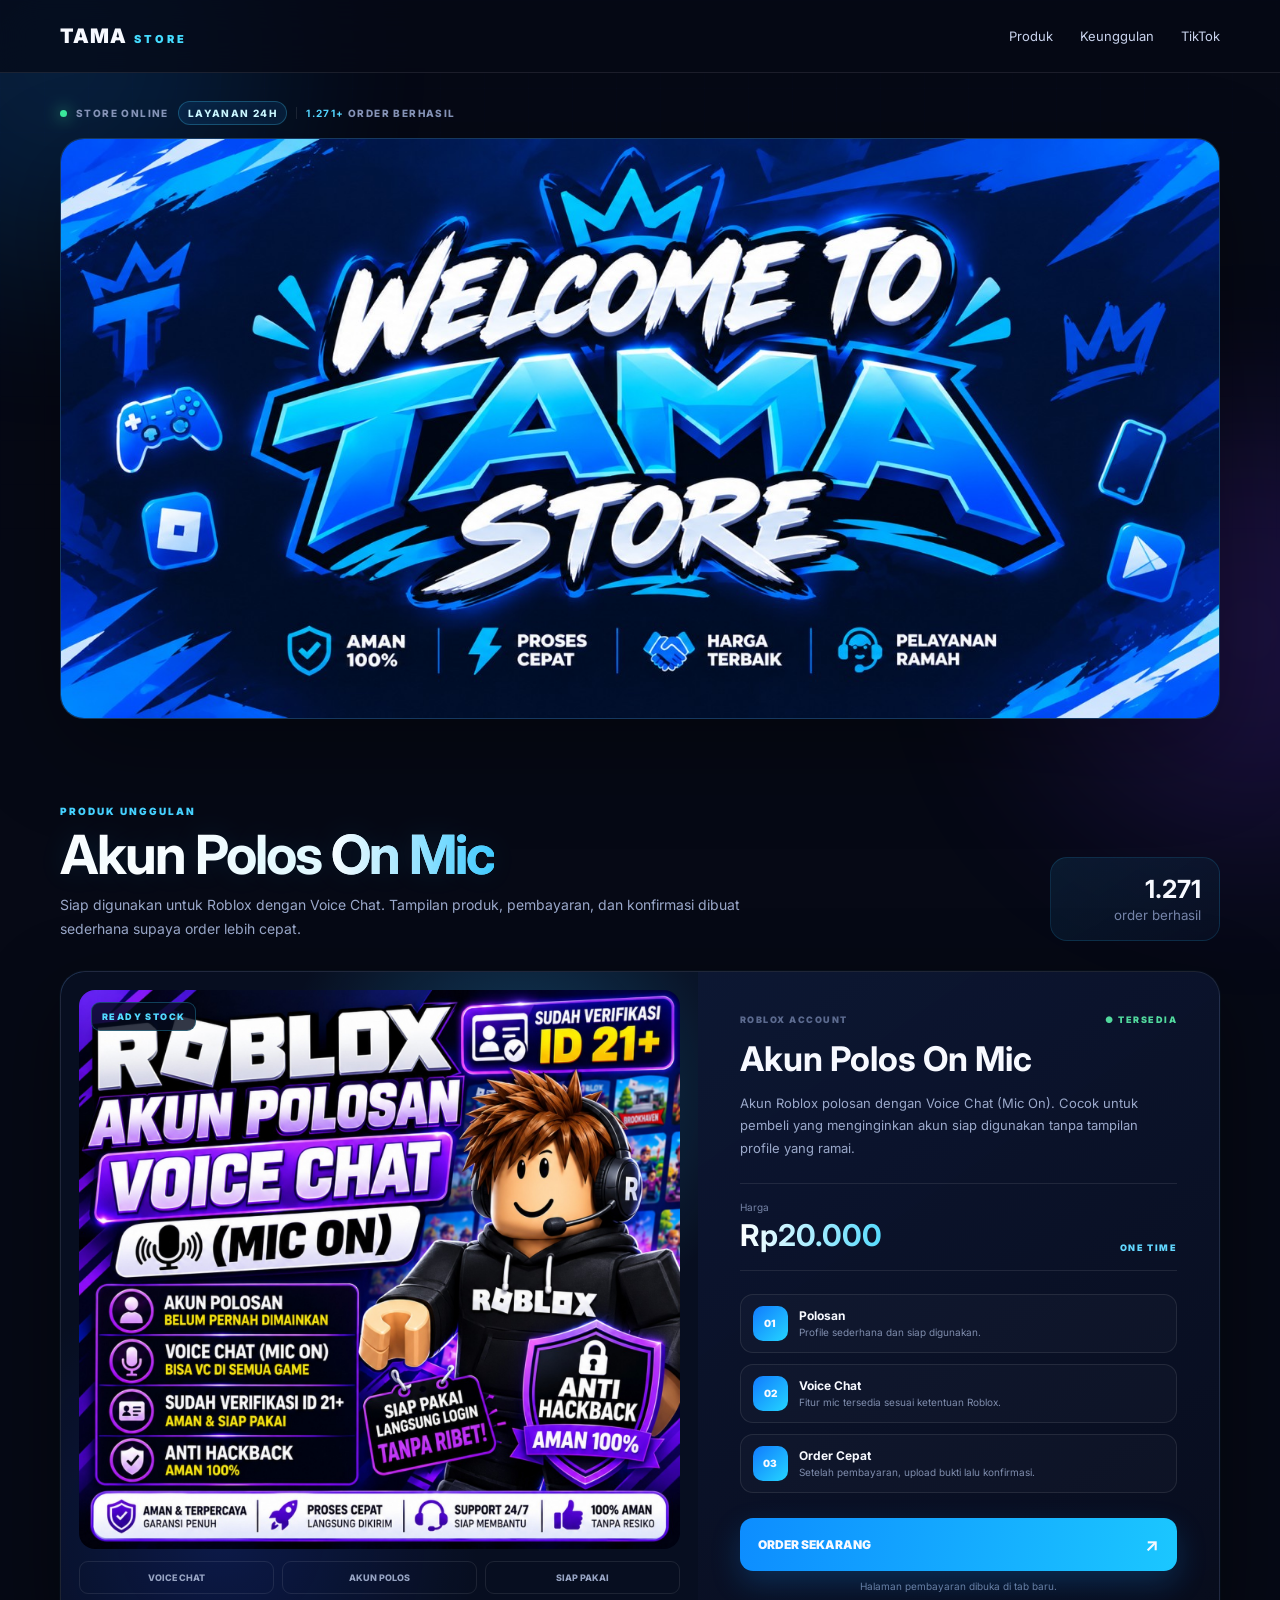
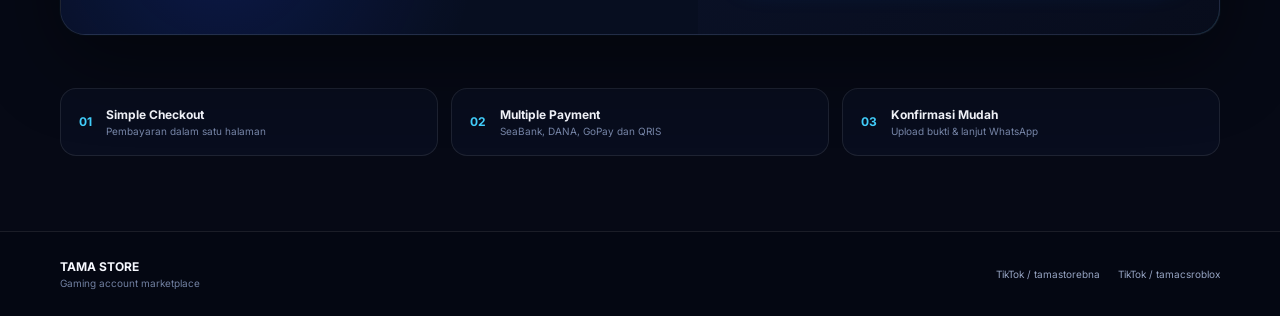
==== commit 78fe70e7: "Upload index.html" ====
--- a/index.html
+++ b/index.html
@@ -41,6 +41,7 @@
     <div class="hero-meta">
       <span class="live-dot"></span>
       <span>STORE ONLINE</span>
+      <span class="service-24">LAYANAN 24H</span>
       <span class="meta-divider"></span>
       <span><b>1.271+</b> order berhasil</span>
     </div>
@@ -53,7 +54,7 @@
     <div class="section-kicker">PRODUK UNGGULAN</div>
     <div class="section-head">
       <div>
-        <h1>Akun Polos <span>On Mic</span></h1>
+        <h1 class="animated-title">Akun Polos <span>On Mic</span></h1>
         <p>Siap digunakan untuk Roblox dengan Voice Chat. Tampilan produk, pembayaran, dan konfirmasi dibuat sederhana supaya order lebih cepat.</p>
       </div>
       <div class="order-stat"><strong>1.271</strong><small>order berhasil</small></div>
@@ -64,7 +65,7 @@
         <div class="product-badge">READY STOCK</div>
         <img src="assets/product.png" alt="Roblox Akun Polosan Voice Chat">
         <div class="visual-strip">
-          <span>VOICE CHAT</span><span>POLosan</span><span>SIAP PAKAI</span>
+          <span>VOICE CHAT</span><span>AKUN POLOS</span><span>SIAP PAKAI</span>
         </div>
       </div>
       <div class="product-copy">
@@ -96,7 +97,7 @@
 
   <section class="container trust-row">
     <div class="trust-item"><strong>01</strong><div><b>Simple Checkout</b><small>Pembayaran dalam satu halaman</small></div></div>
-    <div class="trust-item"><strong>02</strong><div><b>Multiple Payment</b><small>SeaBank, DANA, GoPay & QRIS</small></div></div>
+    <div class="trust-item"><strong>02</strong><div><b>Multiple Payment</b><small>SeaBank, DANA, GoPay dan QRIS</small></div></div>
     <div class="trust-item"><strong>03</strong><div><b>Konfirmasi Mudah</b><small>Upload bukti & lanjut WhatsApp</small></div></div>
   </section>
 </main>
--- a/style.css
+++ b/style.css
@@ -31,3 +31,21 @@
 .confirm-wrap{padding:70px 0 100px}.confirm-card{max-width:720px;margin:auto;padding:35px;border-radius:24px;border:1px solid var(--line);background:rgba(10,16,35,.92);box-shadow:var(--shadow)}.confirm-card h1{font-size:38px;letter-spacing:-1.3px;margin:9px 0}.confirm-copy{color:var(--muted);font-size:13px;line-height:1.7}.upload-box{position:relative;display:grid;place-items:center;text-align:center;gap:7px;margin:25px 0 14px;padding:38px 16px;border:1px dashed rgba(74,203,255,.35);border-radius:16px;background:rgba(23,162,255,.035);cursor:pointer}.upload-box input{position:absolute;inset:0;opacity:0;cursor:pointer}.upload-mark{width:43px;height:43px;display:grid;place-items:center;border-radius:50%;background:#12264b;color:#52d6ff;font-size:25px}.upload-box small{color:#7282a3;font-size:10px}.file-preview{padding:10px;border-radius:14px;background:#fff;margin-bottom:15px;text-align:center;color:#222;font-size:11px}.file-preview img{display:block;max-width:100%;max-height:400px;margin:auto;border-radius:8px}.confirm-summary{border:1px solid var(--line);border-radius:14px;overflow:hidden;margin:16px 0;background:#0d1732}.confirm-summary div{display:flex;justify-content:space-between;padding:14px 15px;background:#0d1732;font-size:12px}.confirm-summary span{color:#8090b0}.wa-btn{width:100%;padding:15px;border:0;border-radius:13px;background:#19bb7c;color:#fff;font-weight:900;cursor:pointer}.wa-btn b{font-size:16px;margin-left:7px}.note{color:#687896;text-align:center;font-size:10px;line-height:1.6}
 @media(max-width:900px){.desktop-nav{display:none}.hamburger{display:block}.mobile-menu{position:absolute;right:4%;top:67px;width:250px;padding:9px;background:rgba(8,13,30,.98);border:1px solid var(--line);border-radius:15px;box-shadow:var(--shadow)}.mobile-menu.open{display:grid}.mobile-menu a{padding:12px 13px;border-radius:9px;font-size:12px;color:#cbd6f2}.mobile-menu a:hover{background:#121e3f;color:#fff}.product-grid{grid-template-columns:1fr}.product-copy{padding:28px}.section-head{align-items:start}.order-stat{min-width:140px}.trust-row{grid-template-columns:1fr}}
 @media(max-width:620px){.topbar-in{height:65px}.hero{padding-top:18px}.hero-meta{font-size:8px}.banner-frame{border-radius:17px}.product-section{padding-top:52px}.section-head{display:grid}.order-stat{text-align:left;width:max-content}.product-copy h2{font-size:28px}.product-visual{padding:10px}.product-badge{left:20px;top:20px}.trust-row{padding-bottom:55px}.footer-in{display:grid;padding:20px 0}.socials{display:grid;gap:8px}.checkout{padding-top:36px}.checkout-head{display:grid}.secure-chip{width:max-content}.payment-card,.confirm-card{padding:20px}.pay-method{grid-template-columns:72px 1fr auto}.brand-logo{font-size:8px}.confirm-card h1{font-size:30px}.checkout-total b{font-size:20px}}
+
+/* TAMA STORE v5 visual upgrade */
+:root{--cyan:#39d7ff;--ice:#eefaff;--deep:#050b19}
+.service-24{padding:5px 9px;border:1px solid rgba(64,213,255,.28);border-radius:999px;background:rgba(24,137,255,.09);color:#c9f6ff;box-shadow:inset 0 0 16px rgba(57,215,255,.05)}
+.animated-title{position:relative;display:inline-block;background:linear-gradient(110deg,#fff 10%,#dff9ff 28%,#37cfff 45%,#fff 57%,#66dcff 73%,#fff 90%);background-size:260% auto;-webkit-background-clip:text;background-clip:text;color:transparent;animation:titleShine 4.2s linear infinite;text-shadow:0 0 28px rgba(48,201,255,.10)}
+@keyframes titleShine{to{background-position:260% center}}
+.product-grid{position:relative;box-shadow:0 25px 80px rgba(0,0,0,.45),0 0 0 1px rgba(47,203,255,.03)}
+.product-grid:before{content:"";position:absolute;inset:-1px;border-radius:26px;padding:1px;background:linear-gradient(120deg,rgba(71,214,255,.35),transparent 30%,rgba(255,255,255,.09) 52%,transparent 72%,rgba(71,214,255,.22));-webkit-mask:linear-gradient(#000 0 0) content-box,linear-gradient(#000 0 0);-webkit-mask-composite:xor;mask-composite:exclude;pointer-events:none;animation:borderFlow 7s linear infinite}
+@keyframes borderFlow{to{filter:hue-rotate(20deg)}}
+.product-visual{background:radial-gradient(circle at 72% 18%,rgba(49,184,255,.28),transparent 34%),radial-gradient(circle at 25% 85%,rgba(32,76,255,.18),transparent 35%),#070e20}
+.product-visual img{transition:transform .55s ease,filter .55s ease}.product-grid:hover .product-visual img{transform:scale(1.018);filter:saturate(1.05)}
+.price-box strong{background:linear-gradient(90deg,#fff,#45d8ff,#fff);background-size:220% auto;-webkit-background-clip:text;color:transparent;animation:titleShine 4s linear infinite}
+.primary-btn{position:relative;overflow:hidden}.primary-btn:before{content:"";position:absolute;top:-80%;left:-45%;width:32%;height:260%;background:linear-gradient(90deg,transparent,rgba(255,255,255,.28),transparent);transform:rotate(20deg);animation:btnSweep 3.8s ease-in-out infinite}.primary-btn>*{position:relative;z-index:1}@keyframes btnSweep{0%,45%{left:-45%}75%,100%{left:125%}}
+.service-banner{display:flex;align-items:center;gap:10px;width:max-content;max-width:100%;margin:0 auto 22px;padding:9px 13px;border:1px solid rgba(61,211,255,.18);border-radius:999px;background:linear-gradient(90deg,rgba(16,66,105,.35),rgba(9,20,43,.75));box-shadow:0 8px 35px rgba(0,145,255,.09);font-size:10px;color:#8ea0c6;letter-spacing:.5px}.service-banner b{color:#dffaff;letter-spacing:1.2px}.service-pulse{width:7px;height:7px;border-radius:50%;background:#42dcff;box-shadow:0 0 0 5px rgba(66,220,255,.07),0 0 16px #42dcff;animation:pulse24 1.8s infinite}@keyframes pulse24{50%{transform:scale(1.3);opacity:.65}}
+.pay-method{grid-template-columns:112px 1fr auto!important}.method-name{display:flex;align-items:center;justify-content:center;min-height:42px;border:1px solid rgba(255,255,255,.08);border-radius:11px;background:linear-gradient(145deg,#101d3b,#0a1227);font-size:10px;font-weight:900;letter-spacing:1px;color:#f5f8ff;box-shadow:inset 0 0 20px rgba(61,198,255,.035)}
+.pay-method:hover .method-name{border-color:rgba(62,212,255,.35);color:#7ee8ff}.qris-mini{display:inline-grid;place-items:center;width:24px;height:24px;border:1px solid rgba(77,218,255,.3);border-radius:6px;font-size:8px;font-weight:900;color:#64ddff}
+.qris-card{box-shadow:0 20px 50px rgba(0,0,0,.25)}
+@media(max-width:620px){.service-24{display:none}.service-banner{width:100%;justify-content:center;font-size:9px}.pay-method{grid-template-columns:86px 1fr auto!important}.method-name{font-size:8px}.animated-title{background-size:220% auto}}
